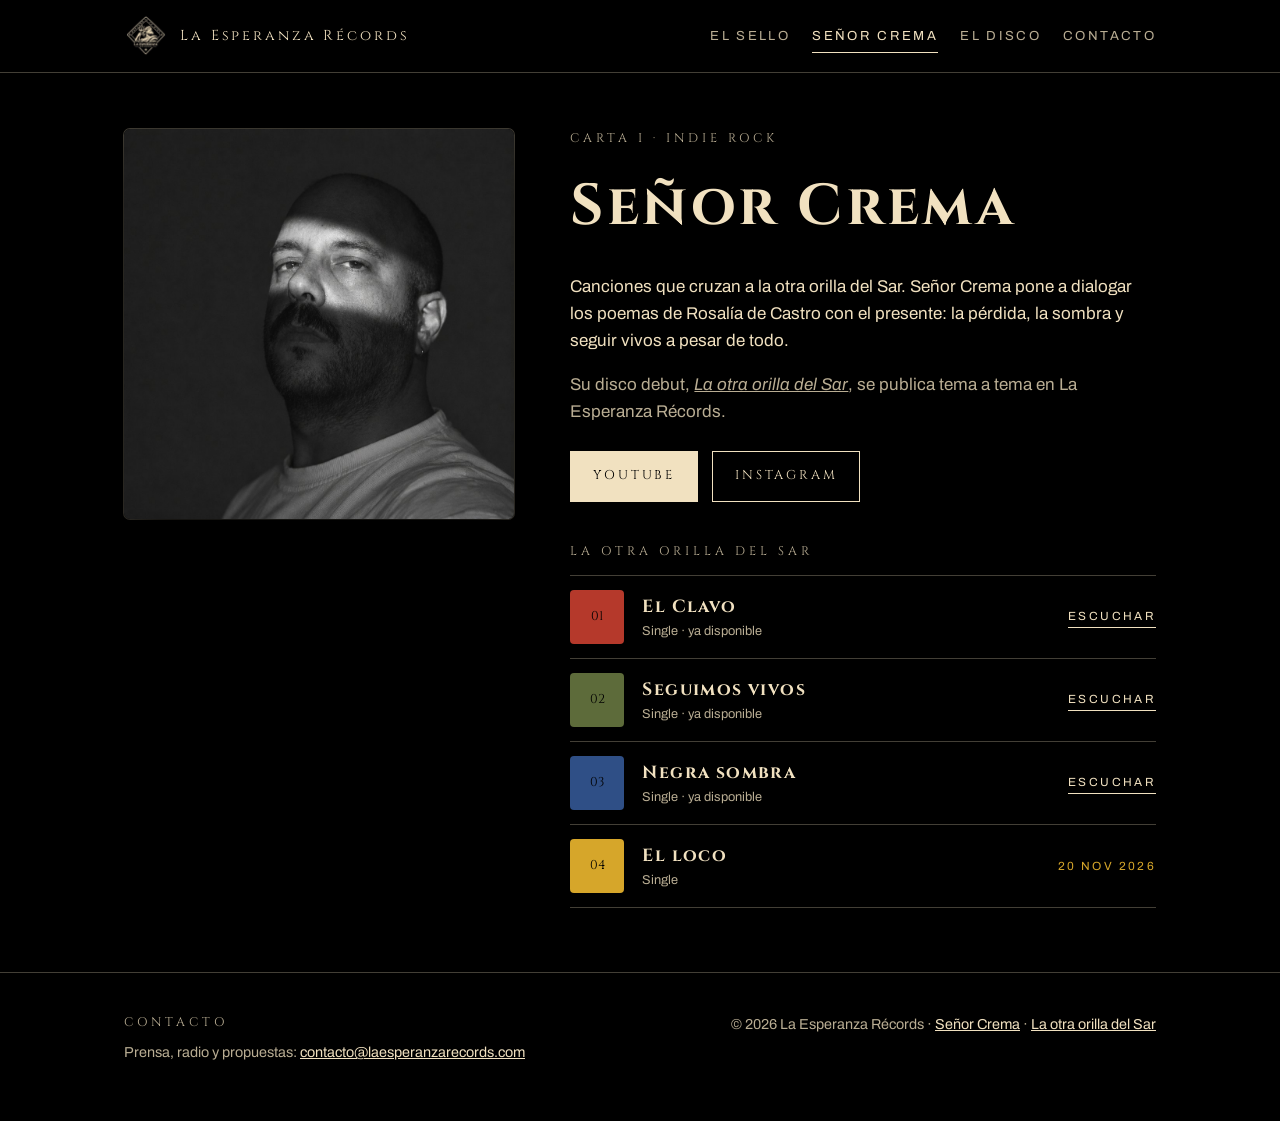
==== senorcrema/index.html @ f1c876be "Web de La Esperanza Récords: sello, Señor Crema, La otra orilla del Sar y páginas de canción Co-Auth" ====
<!DOCTYPE html>
<html lang="es">
<head>
<meta charset="utf-8">
<meta name="viewport" content="width=device-width, initial-scale=1">
<title>Señor Crema · La otra orilla del Sar | La Esperanza Récords</title>
<meta name="description" content="Señor Crema, indie rock en castellano. Su disco debut La otra orilla del Sar pone a dialogar los poemas de Rosalía de Castro con el presente: El Clavo, Seguimos vivos, Negra sombra y El loco.">
<link rel="canonical" href="https://laesperanzarecords.com/senorcrema/">
<meta property="og:type" content="website">
<meta property="og:site_name" content="La Esperanza Récords">
<meta property="og:title" content="Señor Crema · La otra orilla del Sar | La Esperanza Récords">
<meta property="og:description" content="Señor Crema, indie rock en castellano. Su disco debut La otra orilla del Sar pone a dialogar los poemas de Rosalía de Castro con el presente: El Clavo, Seguimos vivos, Negra sombra y El loco.">
<meta property="og:url" content="https://laesperanzarecords.com/senorcrema/">
<meta property="og:image" content="https://laesperanzarecords.com/img/senor-crema.jpg">
<meta name="twitter:card" content="summary_large_image">
<link rel="icon" href="/img/logo-mini.jpg">
<link rel="preconnect" href="https://fonts.googleapis.com">
<link rel="preconnect" href="https://fonts.gstatic.com" crossorigin>
<link href="https://fonts.googleapis.com/css2?family=Cinzel:wght@500;700&family=Archivo:wght@400;500;600&display=swap" rel="stylesheet">
<link rel="stylesheet" href="/css/estilo.css">
<script type="application/ld+json">{"@context": "https://schema.org", "@graph": [{"@type": "Organization", "@id": "https://laesperanzarecords.com/#sello", "name": "La Esperanza Récords", "alternateName": "La Esperanza Records", "url": "https://laesperanzarecords.com/", "logo": "https://laesperanzarecords.com/img/logo-rombo.jpg", "slogan": "Neptuno es tu dios", "email": "contacto@laesperanzarecords.com"}, {"@type": "MusicGroup", "@id": "https://laesperanzarecords.com/senorcrema/#artista", "name": "Señor Crema", "alternateName": ["Senor Crema", "Sr. Crema"], "genre": ["Indie rock", "Indie pop"], "url": "https://laesperanzarecords.com/senorcrema/", "image": "https://laesperanzarecords.com/img/senor-crema.jpg", "sameAs": ["https://www.youtube.com/@senor-crema", "https://www.instagram.com/senor_crema"]}]}</script>
</head>
<body>
<header class="cab"><div class="ancho">
<a class="marca" href="/"><img src="/img/logo-mini.jpg" alt="">La Esperanza Récords</a>
<nav class="nav" aria-label="Principal"><a href="/">El sello</a><a href="/senorcrema/" aria-current="page">Señor Crema</a><a href="/senorcrema/la-otra-orilla-del-sar/">El disco</a><a href="#contacto">Contacto</a></nav>
</div></header>
<main><div class="ficha"><div class="ancho">
<div><img class="retrato" src="/img/senor-crema.jpg" alt="Retrato en blanco y negro de Señor Crema, con una franja de luz sobre los ojos"></div>
<div><div class="eyebrow">Carta I · Indie rock</div><h1>Señor Crema</h1>
<p>Canciones que cruzan a la otra orilla del Sar. Señor Crema pone a dialogar los poemas de Rosalía de Castro con el presente: la pérdida, la sombra y seguir vivos a pesar de todo.</p>
<p class="dato">Su disco debut, <a href="/senorcrema/la-otra-orilla-del-sar/"><em>La otra orilla del Sar</em></a>, se publica tema a tema en La Esperanza Récords.</p>
<div class="botones" style="margin:26px 0 40px"><a class="btn lleno" href="https://www.youtube.com/@senor-crema" target="_blank" rel="noopener">YouTube</a><a class="btn" href="https://www.instagram.com/senor_crema" target="_blank" rel="noopener">Instagram</a></div>
<div class="eyebrow">La otra orilla del Sar</div><ul class="pistas" style="margin-top:14px"><li><div class="tapa" style="background:#b5392b">01</div><div><div class="titulo"><a href="/senorcrema/la-otra-orilla-del-sar/el-clavo/">El Clavo</a></div><div class="estado">Single · ya disponible</div></div><a href="https://www.youtube.com/watch?v=EJOoAqtytBE" target="_blank" rel="noopener">Escuchar</a></li><li><div class="tapa" style="background:#5d6b3a">02</div><div><div class="titulo"><a href="/senorcrema/la-otra-orilla-del-sar/seguimos-vivos/">Seguimos vivos</a></div><div class="estado">Single · ya disponible</div></div><a href="https://www.youtube.com/watch?v=0kA19--TfoQ" target="_blank" rel="noopener">Escuchar</a></li><li><div class="tapa" style="background:#2f4f86">03</div><div><div class="titulo"><a href="/senorcrema/la-otra-orilla-del-sar/negra-sombra/">Negra sombra</a></div><div class="estado">Single · ya disponible</div></div><a href="https://www.youtube.com/watch?v=TsjojQYZPG4" target="_blank" rel="noopener">Escuchar</a></li><li><div class="tapa" style="background:#d6a62a">04</div><div><div class="titulo"><a href="/senorcrema/la-otra-orilla-del-sar/el-loco/">El loco</a></div><div class="estado">Single</div></div><span class="pronto">20 nov 2026</span></li></ul>
</div></div></div></main>
<footer id="contacto"><div class="ancho">
<div><div class="eyebrow" style="margin-bottom:8px">Contacto</div>Prensa, radio y propuestas: <a href="mailto:contacto@laesperanzarecords.com">contacto@laesperanzarecords.com</a></div>
<div>© 2026 La Esperanza Récords · <a href="/senorcrema/">Señor Crema</a> · <a href="/senorcrema/la-otra-orilla-del-sar/">La otra orilla del Sar</a></div>
</div></footer>
</body>
</html>
---- css/estilo.css ----
:root{
  /* Un solo mundo visual: negro de imprenta y crema del logo. La carta de tarot es la pieza de la casa;
     cada artista es una carta numerada. Layout: columna ancha, texto a la izquierda, carta a la derecha. */
  color-scheme: dark;
  --negro:#000000;
  --tinta:#0e0f12;
  --crema:#f1e1c0;
  --crema-apagado:#b9ad93;
  --marino:#1f2b45;
  --filete:rgba(241,225,192,.28);
  --rojo:#b5392b; --verde:#5d6b3a; --azul:#2f4f86; --amarillo:#d6a62a;
  --display:"Cinzel","Trajan Pro","Times New Roman",serif;
  --cuerpo:"Archivo","Helvetica Neue",Arial,sans-serif;
}
*{box-sizing:border-box}
html{scroll-behavior:smooth}
body{margin:0;background:var(--negro);color:var(--crema);font-family:var(--cuerpo);font-size:17px;line-height:1.6}
img{max-width:100%;display:block}
a{color:inherit}
a:focus-visible,button:focus-visible{outline:2px solid var(--crema);outline-offset:3px}
.ancho{max-width:1080px;margin:0 auto;padding:0 24px}
h1,h2,h3{font-family:var(--display);font-weight:700;letter-spacing:.06em;text-wrap:balance;margin:0}
.eyebrow{font-family:var(--display);font-size:.78rem;letter-spacing:.32em;text-transform:uppercase;color:var(--crema-apagado)}

/* cabecera */
.cab{border-bottom:1px solid var(--filete)}
.cab .ancho{display:flex;align-items:center;justify-content:space-between;gap:16px;flex-wrap:wrap;padding-top:14px;padding-bottom:14px}
.marca{display:flex;align-items:center;gap:12px;text-decoration:none;font-family:var(--display);letter-spacing:.2em;font-size:.9rem}
.marca img{width:44px;height:44px;object-fit:contain;mix-blend-mode:lighten}
.nav{display:flex;gap:22px;flex-wrap:wrap;font-size:.82rem;letter-spacing:.18em;text-transform:uppercase}
.nav a{text-decoration:none;color:var(--crema-apagado);padding:6px 0;border-bottom:1px solid transparent}
.nav a:hover,.nav a[aria-current="page"]{color:var(--crema);border-bottom-color:var(--crema)}

/* portada */
.portada .ancho{display:grid;grid-template-columns:1.15fr .85fr;gap:56px;align-items:center;padding-top:64px;padding-bottom:72px}
.portada h1{font-size:clamp(2.3rem,5.6vw,4.2rem);line-height:1.08;margin:18px 0 22px}
.portada p{max-width:34em;color:var(--crema-apagado);margin:0 0 30px}
.carta-casa{justify-self:center;max-width:340px;transform:rotate(2.5deg);box-shadow:0 30px 60px rgba(0,0,0,.8),0 0 0 1px var(--filete);border-radius:14px;overflow:hidden}
.botones{display:flex;gap:14px;flex-wrap:wrap}
.btn{display:inline-block;text-decoration:none;font-family:var(--display);font-size:.8rem;letter-spacing:.22em;text-transform:uppercase;padding:14px 22px;border:1px solid var(--crema)}
.btn.lleno{background:var(--crema);color:var(--negro)}
.btn:hover{background:var(--crema);color:var(--negro)}
.btn.lleno:hover{background:transparent;color:var(--crema)}

/* secciones */
section.bloque{border-top:1px solid var(--filete);padding:64px 0}
.bloque h2{font-size:clamp(1.5rem,3vw,2.1rem);margin:10px 0 34px}

/* cartas de artista */
.baraja{display:grid;grid-template-columns:repeat(auto-fill,minmax(230px,1fr));gap:26px}
.naipe{position:relative;aspect-ratio:2/3;border:1px solid var(--crema);border-radius:12px;padding:10px;text-decoration:none;background:var(--tinta);display:flex}
.naipe .dentro{flex:1;border:1px solid var(--filete);border-radius:6px;display:flex;flex-direction:column;justify-content:space-between;align-items:center;text-align:center;padding:18px 14px;
  background:radial-gradient(120% 80% at 50% 40%,var(--marino) 0%,var(--tinta) 70%)}
.naipe .num{font-family:var(--display);letter-spacing:.3em;font-size:.95rem}
.naipe .nombre{font-family:var(--display);font-weight:700;font-size:1.5rem;letter-spacing:.1em;line-height:1.2}
.naipe .pie{font-size:.72rem;letter-spacing:.24em;text-transform:uppercase;color:var(--crema-apagado)}
.naipe .astro{font-size:2.4rem;line-height:1;color:var(--crema)}
a.naipe:hover{transform:translateY(-6px);transition:transform .2s}
.naipe.velado{border-style:dashed;border-color:var(--filete)}
.naipe.velado .nombre,.naipe.velado .num,.naipe.velado .astro{color:var(--crema-apagado)}

/* página de artista */
.ficha .ancho{display:grid;grid-template-columns:.8fr 1.2fr;gap:56px;padding-top:56px;padding-bottom:64px;align-items:start}
.ficha h1{font-size:clamp(2.2rem,5vw,3.6rem);margin:12px 0 20px}
.ficha p{max-width:36em;margin:0 0 16px}
.ficha .dato{color:var(--crema-apagado)}
.pistas{list-style:none;margin:0;padding:0;border-top:1px solid var(--filete)}
.pistas li{display:grid;grid-template-columns:54px 1fr auto;gap:18px;align-items:center;padding:14px 0;border-bottom:1px solid var(--filete)}
.tapa{width:54px;height:54px;border-radius:4px;display:grid;place-items:center;font-family:var(--display);font-size:.8rem;color:var(--negro)}
.pistas .titulo{font-family:var(--display);font-weight:700;letter-spacing:.08em;font-size:1.1rem}
.pistas .estado{font-size:.8rem;color:var(--crema-apagado)}
.pistas a{font-size:.74rem;letter-spacing:.2em;text-transform:uppercase;text-decoration:none;border-bottom:1px solid var(--crema);padding-bottom:2px;white-space:nowrap}
.pistas .pronto{font-size:.74rem;letter-spacing:.2em;text-transform:uppercase;color:var(--amarillo);white-space:nowrap}

/* pie */
footer{border-top:1px solid var(--filete);padding:40px 0 56px;color:var(--crema-apagado);font-size:.9rem}
footer .ancho{display:flex;justify-content:space-between;gap:24px;flex-wrap:wrap}
footer a{color:var(--crema)}

@media (max-width:760px){
  .portada .ancho,.ficha .ancho{grid-template-columns:1fr;gap:36px;padding-top:40px}
  .carta-casa{max-width:260px}
  .pistas li{grid-template-columns:44px 1fr;row-gap:6px}
  .pistas li > :last-child{grid-column:2}
  .tapa{width:44px;height:44px}
}
@media (prefers-reduced-motion:reduce){html{scroll-behavior:auto}a.naipe:hover{transform:none}}

/* ===== La otra orilla del Sar: flores sobre rojo ===== */
.sar{--acento:#b5392b}
.sar .flor{background:#7d2a20 url(/img/flores.jpg) center 30%/cover no-repeat;position:relative}
.sar .flor::after{content:"";position:absolute;inset:0;background:linear-gradient(180deg,rgba(0,0,0,.25) 0%,rgba(0,0,0,.55) 55%,#000 100%)}
.sar .flor .ancho{position:relative;z-index:1;padding-top:120px;padding-bottom:44px}
.sar .flor h1{font-size:clamp(2.2rem,6vw,4.4rem);line-height:1.08;margin:12px 0 10px;text-shadow:0 2px 18px rgba(0,0,0,.7)}
.sar .flor .eyebrow{color:var(--crema)}
.sar .flor p{max-width:36em;margin:0;text-shadow:0 1px 10px rgba(0,0,0,.8)}
.migas{font-size:.78rem;letter-spacing:.14em;text-transform:uppercase;color:var(--crema-apagado);padding:18px 0 0}
.migas a{color:var(--crema-apagado);text-decoration:none;border-bottom:1px solid var(--filete)}
.migas a:hover{color:var(--crema)}
.dos{display:grid;grid-template-columns:.8fr 1.2fr;gap:56px;padding-top:48px;padding-bottom:64px;align-items:start}
.dos p{max-width:36em;margin:0 0 16px}
.caratula{border-radius:6px;box-shadow:0 24px 50px rgba(0,0,0,.8),0 0 0 1px var(--filete);width:100%;aspect-ratio:1/1;object-fit:cover}
.caratula.falsa{display:grid;place-items:center;background:var(--acento);color:var(--negro);font-family:var(--display);font-weight:700;letter-spacing:.1em;font-size:1.6rem;text-align:center;padding:20px}
.datos{display:grid;grid-template-columns:auto 1fr;gap:8px 22px;margin:22px 0 28px;font-size:.95rem}
.datos dt{color:var(--crema-apagado);letter-spacing:.14em;text-transform:uppercase;font-size:.74rem;padding-top:3px}
.datos dd{margin:0}
.filete-acento{height:4px;background:var(--acento)}
.poemas{width:100%;border-collapse:collapse;margin-top:14px;font-size:.95rem}
.poemas th{text-align:left;font-family:var(--display);font-size:.72rem;letter-spacing:.2em;text-transform:uppercase;color:var(--crema-apagado);font-weight:500;padding:10px 14px 10px 0;border-bottom:1px solid var(--filete)}
.poemas td{padding:12px 14px 12px 0;border-bottom:1px solid var(--filete);vertical-align:top}
.retrato{width:100%;border-radius:6px;box-shadow:0 24px 50px rgba(0,0,0,.8),0 0 0 1px var(--filete)}
.video{position:relative;aspect-ratio:16/9;margin:0 0 26px;border:1px solid var(--filete);background:#000}
.video iframe{position:absolute;inset:0;width:100%;height:100%;border:0}
.pistas .titulo a{font:inherit;letter-spacing:inherit;text-transform:none;border:0;padding:0}
.pistas .titulo a:hover{border-bottom:1px solid var(--crema)}
.vecinas{display:flex;justify-content:space-between;gap:16px;flex-wrap:wrap;border-top:1px solid var(--filete);padding-top:22px;margin-top:36px;font-size:.8rem;letter-spacing:.16em;text-transform:uppercase}
.vecinas a{text-decoration:none;border-bottom:1px solid var(--crema);padding-bottom:2px}
@media (max-width:760px){.dos{grid-template-columns:1fr;gap:32px;padding-top:32px}.sar .flor .ancho{padding-top:72px}}
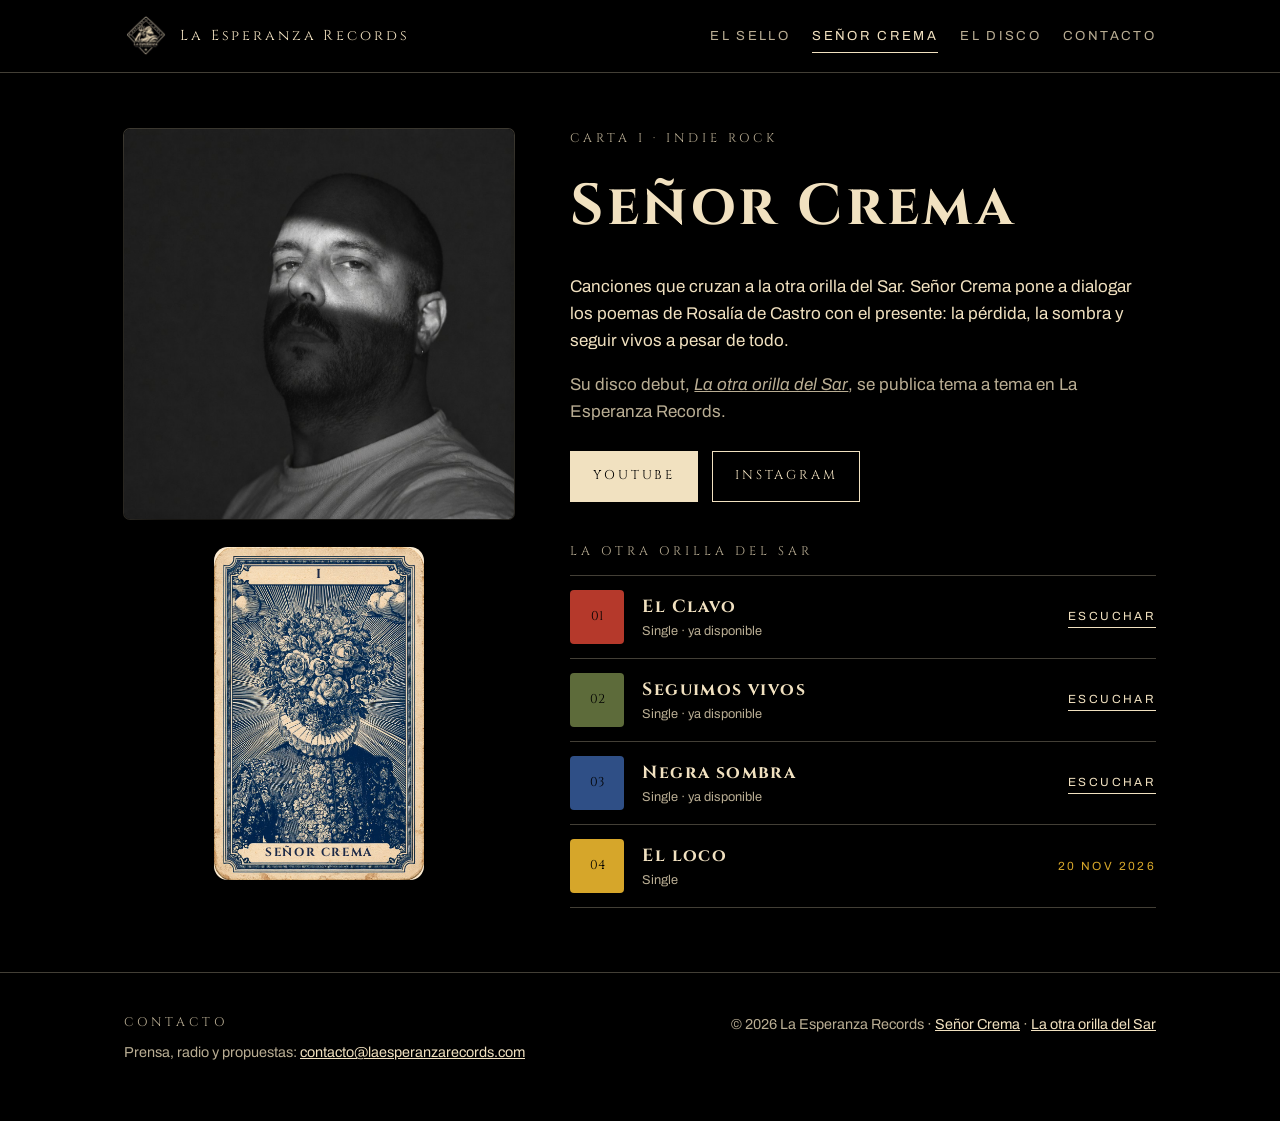
==== commit c44e07d0: "Carta de tarot de Señor Crema y nombre del sello sin tilde (Records) Co-Authored-By: Claude Fable 5." ====
--- a/senorcrema/index.html
+++ b/senorcrema/index.html
@@ -3,12 +3,12 @@
 <head>
 <meta charset="utf-8">
 <meta name="viewport" content="width=device-width, initial-scale=1">
-<title>Señor Crema · La otra orilla del Sar | La Esperanza Récords</title>
+<title>Señor Crema · La otra orilla del Sar | La Esperanza Records</title>
 <meta name="description" content="Señor Crema, indie rock en castellano. Su disco debut La otra orilla del Sar pone a dialogar los poemas de Rosalía de Castro con el presente: El Clavo, Seguimos vivos, Negra sombra y El loco.">
 <link rel="canonical" href="https://laesperanzarecords.com/senorcrema/">
 <meta property="og:type" content="website">
-<meta property="og:site_name" content="La Esperanza Récords">
-<meta property="og:title" content="Señor Crema · La otra orilla del Sar | La Esperanza Récords">
+<meta property="og:site_name" content="La Esperanza Records">
+<meta property="og:title" content="Señor Crema · La otra orilla del Sar | La Esperanza Records">
 <meta property="og:description" content="Señor Crema, indie rock en castellano. Su disco debut La otra orilla del Sar pone a dialogar los poemas de Rosalía de Castro con el presente: El Clavo, Seguimos vivos, Negra sombra y El loco.">
 <meta property="og:url" content="https://laesperanzarecords.com/senorcrema/">
 <meta property="og:image" content="https://laesperanzarecords.com/img/senor-crema.jpg">
@@ -18,24 +18,24 @@
 <link rel="preconnect" href="https://fonts.gstatic.com" crossorigin>
 <link href="https://fonts.googleapis.com/css2?family=Cinzel:wght@500;700&family=Archivo:wght@400;500;600&display=swap" rel="stylesheet">
 <link rel="stylesheet" href="/css/estilo.css">
-<script type="application/ld+json">{"@context": "https://schema.org", "@graph": [{"@type": "Organization", "@id": "https://laesperanzarecords.com/#sello", "name": "La Esperanza Récords", "alternateName": "La Esperanza Records", "url": "https://laesperanzarecords.com/", "logo": "https://laesperanzarecords.com/img/logo-rombo.jpg", "slogan": "Neptuno es tu dios", "email": "contacto@laesperanzarecords.com"}, {"@type": "MusicGroup", "@id": "https://laesperanzarecords.com/senorcrema/#artista", "name": "Señor Crema", "alternateName": ["Senor Crema", "Sr. Crema"], "genre": ["Indie rock", "Indie pop"], "url": "https://laesperanzarecords.com/senorcrema/", "image": "https://laesperanzarecords.com/img/senor-crema.jpg", "sameAs": ["https://www.youtube.com/@senor-crema", "https://www.instagram.com/senor_crema"]}]}</script>
+<script type="application/ld+json">{"@context": "https://schema.org", "@graph": [{"@type": "Organization", "@id": "https://laesperanzarecords.com/#sello", "name": "La Esperanza Records", "alternateName": "La Esperanza Récords", "url": "https://laesperanzarecords.com/", "logo": "https://laesperanzarecords.com/img/logo-rombo.jpg", "slogan": "Neptuno es tu dios", "description": "Sello discográfico independiente establecido en La Esperanza, en las medianías de Tenerife, con estudios en un bosque de pino canario.", "address": {"@type": "PostalAddress", "addressLocality": "La Esperanza", "addressRegion": "Santa Cruz de Tenerife", "addressCountry": "ES"}, "email": "contacto@laesperanzarecords.com"}, {"@type": "MusicGroup", "@id": "https://laesperanzarecords.com/senorcrema/#artista", "name": "Señor Crema", "alternateName": ["Senor Crema", "Sr. Crema"], "genre": ["Indie rock", "Indie pop"], "url": "https://laesperanzarecords.com/senorcrema/", "image": "https://laesperanzarecords.com/img/senor-crema.jpg", "sameAs": ["https://www.youtube.com/@senor-crema", "https://www.instagram.com/senor_crema"]}]}</script>
 </head>
 <body>
 <header class="cab"><div class="ancho">
-<a class="marca" href="/"><img src="/img/logo-mini.jpg" alt="">La Esperanza Récords</a>
+<a class="marca" href="/"><img src="/img/logo-mini.jpg" alt="">La Esperanza Records</a>
 <nav class="nav" aria-label="Principal"><a href="/">El sello</a><a href="/senorcrema/" aria-current="page">Señor Crema</a><a href="/senorcrema/la-otra-orilla-del-sar/">El disco</a><a href="#contacto">Contacto</a></nav>
 </div></header>
 <main><div class="ficha"><div class="ancho">
-<div><img class="retrato" src="/img/senor-crema.jpg" alt="Retrato en blanco y negro de Señor Crema, con una franja de luz sobre los ojos"></div>
+<div><img class="retrato" src="/img/senor-crema.jpg" alt="Retrato en blanco y negro de Señor Crema, con una franja de luz sobre los ojos"><div style="max-width:210px;margin:28px auto 0"><span class="carta-img"><img src="/img/carta-senor-crema.jpg" alt="Carta I de La Esperanza Records: Señor Crema, figura con la cabeza de flores, gola y jubón, en grabado azul sobre papel crema"><span class="c-num" aria-hidden="true">I</span><span class="c-nom" aria-hidden="true">Señor Crema</span></span></div></div>
 <div><div class="eyebrow">Carta I · Indie rock</div><h1>Señor Crema</h1>
 <p>Canciones que cruzan a la otra orilla del Sar. Señor Crema pone a dialogar los poemas de Rosalía de Castro con el presente: la pérdida, la sombra y seguir vivos a pesar de todo.</p>
-<p class="dato">Su disco debut, <a href="/senorcrema/la-otra-orilla-del-sar/"><em>La otra orilla del Sar</em></a>, se publica tema a tema en La Esperanza Récords.</p>
+<p class="dato">Su disco debut, <a href="/senorcrema/la-otra-orilla-del-sar/"><em>La otra orilla del Sar</em></a>, se publica tema a tema en La Esperanza Records.</p>
 <div class="botones" style="margin:26px 0 40px"><a class="btn lleno" href="https://www.youtube.com/@senor-crema" target="_blank" rel="noopener">YouTube</a><a class="btn" href="https://www.instagram.com/senor_crema" target="_blank" rel="noopener">Instagram</a></div>
 <div class="eyebrow">La otra orilla del Sar</div><ul class="pistas" style="margin-top:14px"><li><div class="tapa" style="background:#b5392b">01</div><div><div class="titulo"><a href="/senorcrema/la-otra-orilla-del-sar/el-clavo/">El Clavo</a></div><div class="estado">Single · ya disponible</div></div><a href="https://www.youtube.com/watch?v=EJOoAqtytBE" target="_blank" rel="noopener">Escuchar</a></li><li><div class="tapa" style="background:#5d6b3a">02</div><div><div class="titulo"><a href="/senorcrema/la-otra-orilla-del-sar/seguimos-vivos/">Seguimos vivos</a></div><div class="estado">Single · ya disponible</div></div><a href="https://www.youtube.com/watch?v=0kA19--TfoQ" target="_blank" rel="noopener">Escuchar</a></li><li><div class="tapa" style="background:#2f4f86">03</div><div><div class="titulo"><a href="/senorcrema/la-otra-orilla-del-sar/negra-sombra/">Negra sombra</a></div><div class="estado">Single · ya disponible</div></div><a href="https://www.youtube.com/watch?v=TsjojQYZPG4" target="_blank" rel="noopener">Escuchar</a></li><li><div class="tapa" style="background:#d6a62a">04</div><div><div class="titulo"><a href="/senorcrema/la-otra-orilla-del-sar/el-loco/">El loco</a></div><div class="estado">Single</div></div><span class="pronto">20 nov 2026</span></li></ul>
 </div></div></div></main>
 <footer id="contacto"><div class="ancho">
 <div><div class="eyebrow" style="margin-bottom:8px">Contacto</div>Prensa, radio y propuestas: <a href="mailto:contacto@laesperanzarecords.com">contacto@laesperanzarecords.com</a></div>
-<div>© 2026 La Esperanza Récords · <a href="/senorcrema/">Señor Crema</a> · <a href="/senorcrema/la-otra-orilla-del-sar/">La otra orilla del Sar</a></div>
+<div>© 2026 La Esperanza Records · <a href="/senorcrema/">Señor Crema</a> · <a href="/senorcrema/la-otra-orilla-del-sar/">La otra orilla del Sar</a></div>
 </div></footer>
 </body>
 </html>
--- a/css/estilo.css
+++ b/css/estilo.css
@@ -105,6 +105,18 @@
 .datos dt{color:var(--crema-apagado);letter-spacing:.14em;text-transform:uppercase;font-size:.74rem;padding-top:3px}
 .datos dd{margin:0}
 .filete-acento{height:4px;background:var(--acento)}
+.carta-enlace{display:block;text-decoration:none}
+a.carta-enlace:hover{transform:translateY(-6px);transition:transform .2s}
+.carta-img{position:relative;display:block;container-type:inline-size;border-radius:6.5%/4.1%;overflow:hidden;box-shadow:0 18px 40px rgba(0,0,0,.8)}
+.carta-img img{width:100%;display:block}
+.carta-img .c-num,.carta-img .c-nom{position:absolute;left:0;right:0;text-align:center;transform:translateY(-50%);font-family:var(--display);font-weight:700;color:#1b2947;letter-spacing:.14em;text-transform:uppercase;line-height:1}
+.carta-img .c-num{top:8.4%;font-size:6.2cqw}
+.carta-img .c-nom{top:92.1%;font-size:5.6cqw}
+.letra{border-top:1px solid var(--filete);margin-top:36px;padding-top:28px}
+.letra h2{font-size:1.25rem;margin:10px 0 22px}
+.letra .estrofa{margin:0 0 20px;line-height:1.75;max-width:30em}
+.letra .estrofa[data-parte="Estribillo"],.letra .estrofa[data-parte="Estribillo final"],.letra .estrofa[data-parte="Repetición"]{padding-left:16px;border-left:3px solid var(--acento)}
+.letra .firma{font-size:.9rem;margin-top:26px}
 .poemas{width:100%;border-collapse:collapse;margin-top:14px;font-size:.95rem}
 .poemas th{text-align:left;font-family:var(--display);font-size:.72rem;letter-spacing:.2em;text-transform:uppercase;color:var(--crema-apagado);font-weight:500;padding:10px 14px 10px 0;border-bottom:1px solid var(--filete)}
 .poemas td{padding:12px 14px 12px 0;border-bottom:1px solid var(--filete);vertical-align:top}
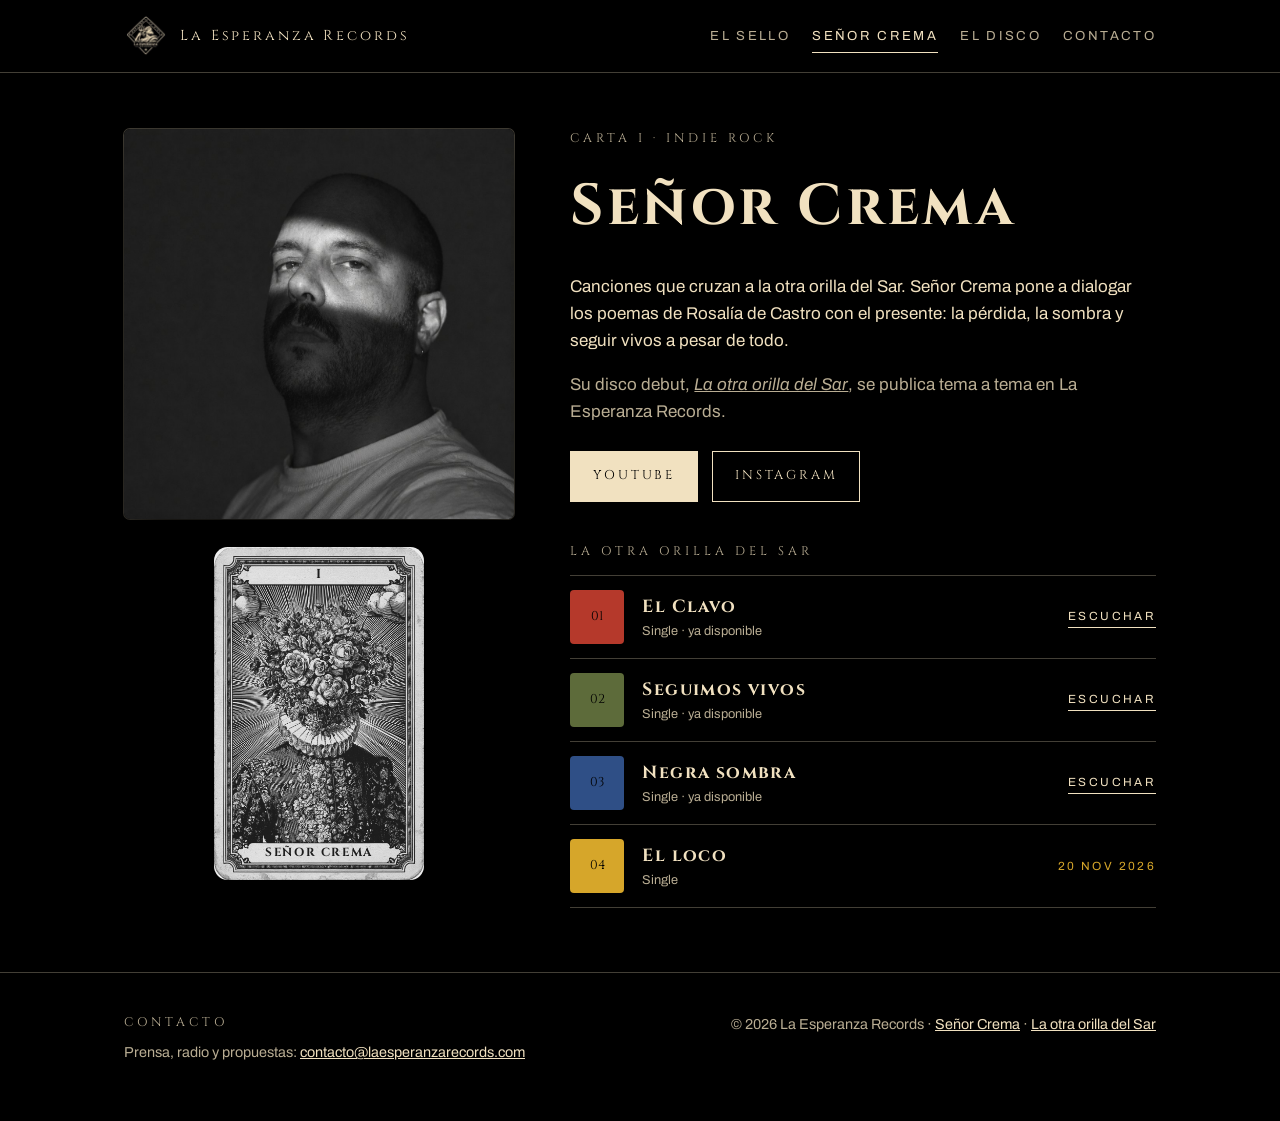
==== commit 68fca8d2: "Carta de Señor Crema en blanco y negro; versión en la URL del CSS Co-Authored-By: Claude Fable 5.2 <" ====
--- a/senorcrema/index.html
+++ b/senorcrema/index.html
@@ -17,7 +17,7 @@
 <link rel="preconnect" href="https://fonts.googleapis.com">
 <link rel="preconnect" href="https://fonts.gstatic.com" crossorigin>
 <link href="https://fonts.googleapis.com/css2?family=Cinzel:wght@500;700&family=Archivo:wght@400;500;600&display=swap" rel="stylesheet">
-<link rel="stylesheet" href="/css/estilo.css">
+<link rel="stylesheet" href="/css/estilo.css?v=941adeb9">
 <script type="application/ld+json">{"@context": "https://schema.org", "@graph": [{"@type": "Organization", "@id": "https://laesperanzarecords.com/#sello", "name": "La Esperanza Records", "alternateName": "La Esperanza Récords", "url": "https://laesperanzarecords.com/", "logo": "https://laesperanzarecords.com/img/logo-rombo.jpg", "slogan": "Neptuno es tu dios", "description": "Sello discográfico independiente establecido en La Esperanza, en las medianías de Tenerife, con estudios en un bosque de pino canario.", "address": {"@type": "PostalAddress", "addressLocality": "La Esperanza", "addressRegion": "Santa Cruz de Tenerife", "addressCountry": "ES"}, "email": "contacto@laesperanzarecords.com"}, {"@type": "MusicGroup", "@id": "https://laesperanzarecords.com/senorcrema/#artista", "name": "Señor Crema", "alternateName": ["Senor Crema", "Sr. Crema"], "genre": ["Indie rock", "Indie pop"], "url": "https://laesperanzarecords.com/senorcrema/", "image": "https://laesperanzarecords.com/img/senor-crema.jpg", "sameAs": ["https://www.youtube.com/@senor-crema", "https://www.instagram.com/senor_crema"]}]}</script>
 </head>
 <body>
@@ -26,7 +26,7 @@
 <nav class="nav" aria-label="Principal"><a href="/">El sello</a><a href="/senorcrema/" aria-current="page">Señor Crema</a><a href="/senorcrema/la-otra-orilla-del-sar/">El disco</a><a href="#contacto">Contacto</a></nav>
 </div></header>
 <main><div class="ficha"><div class="ancho">
-<div><img class="retrato" src="/img/senor-crema.jpg" alt="Retrato en blanco y negro de Señor Crema, con una franja de luz sobre los ojos"><div style="max-width:210px;margin:28px auto 0"><span class="carta-img"><img src="/img/carta-senor-crema.jpg" alt="Carta I de La Esperanza Records: Señor Crema, figura con la cabeza de flores, gola y jubón, en grabado azul sobre papel crema"><span class="c-num" aria-hidden="true">I</span><span class="c-nom" aria-hidden="true">Señor Crema</span></span></div></div>
+<div><img class="retrato" src="/img/senor-crema.jpg" alt="Retrato en blanco y negro de Señor Crema, con una franja de luz sobre los ojos"><div style="max-width:210px;margin:28px auto 0"><span class="carta-img"><img src="/img/carta-senor-crema-bn.jpg" alt="Carta I de La Esperanza Records: Señor Crema, figura con la cabeza de flores, gola y jubón, en grabado en blanco y negro"><span class="c-num" aria-hidden="true">I</span><span class="c-nom" aria-hidden="true">Señor Crema</span></span></div></div>
 <div><div class="eyebrow">Carta I · Indie rock</div><h1>Señor Crema</h1>
 <p>Canciones que cruzan a la otra orilla del Sar. Señor Crema pone a dialogar los poemas de Rosalía de Castro con el presente: la pérdida, la sombra y seguir vivos a pesar de todo.</p>
 <p class="dato">Su disco debut, <a href="/senorcrema/la-otra-orilla-del-sar/"><em>La otra orilla del Sar</em></a>, se publica tema a tema en La Esperanza Records.</p>
--- a/css/estilo.css
+++ b/css/estilo.css
@@ -88,9 +88,9 @@
 
 /* ===== La otra orilla del Sar: flores sobre rojo ===== */
 .sar{--acento:#b5392b}
-.sar .flor{background:#7d2a20 url(/img/flores.jpg) center 30%/cover no-repeat;position:relative}
-.sar .flor::after{content:"";position:absolute;inset:0;background:linear-gradient(180deg,rgba(0,0,0,.25) 0%,rgba(0,0,0,.55) 55%,#000 100%)}
-.sar .flor .ancho{position:relative;z-index:1;padding-top:120px;padding-bottom:44px}
+.sar .flor{background:#4a0f0d url(/img/flores.jpg) right center/cover no-repeat;position:relative}
+.sar .flor::after{content:"";position:absolute;inset:0;background:linear-gradient(90deg,rgba(0,0,0,.45) 0%,rgba(0,0,0,.15) 45%,rgba(0,0,0,0) 70%),linear-gradient(180deg,rgba(0,0,0,0) 60%,rgba(0,0,0,.75) 100%)}
+.sar .flor .ancho{position:relative;z-index:1;padding-top:150px;padding-bottom:56px}
 .sar .flor h1{font-size:clamp(2.2rem,6vw,4.4rem);line-height:1.08;margin:12px 0 10px;text-shadow:0 2px 18px rgba(0,0,0,.7)}
 .sar .flor .eyebrow{color:var(--crema)}
 .sar .flor p{max-width:36em;margin:0;text-shadow:0 1px 10px rgba(0,0,0,.8)}
@@ -109,7 +109,7 @@
 a.carta-enlace:hover{transform:translateY(-6px);transition:transform .2s}
 .carta-img{position:relative;display:block;container-type:inline-size;border-radius:6.5%/4.1%;overflow:hidden;box-shadow:0 18px 40px rgba(0,0,0,.8)}
 .carta-img img{width:100%;display:block}
-.carta-img .c-num,.carta-img .c-nom{position:absolute;left:0;right:0;text-align:center;transform:translateY(-50%);font-family:var(--display);font-weight:700;color:#1b2947;letter-spacing:.14em;text-transform:uppercase;line-height:1}
+.carta-img .c-num,.carta-img .c-nom{position:absolute;left:0;right:0;text-align:center;transform:translateY(-50%);font-family:var(--display);font-weight:700;color:#1c1c1c;letter-spacing:.14em;text-transform:uppercase;line-height:1}
 .carta-img .c-num{top:8.4%;font-size:6.2cqw}
 .carta-img .c-nom{top:92.1%;font-size:5.6cqw}
 .letra{border-top:1px solid var(--filete);margin-top:36px;padding-top:28px}
